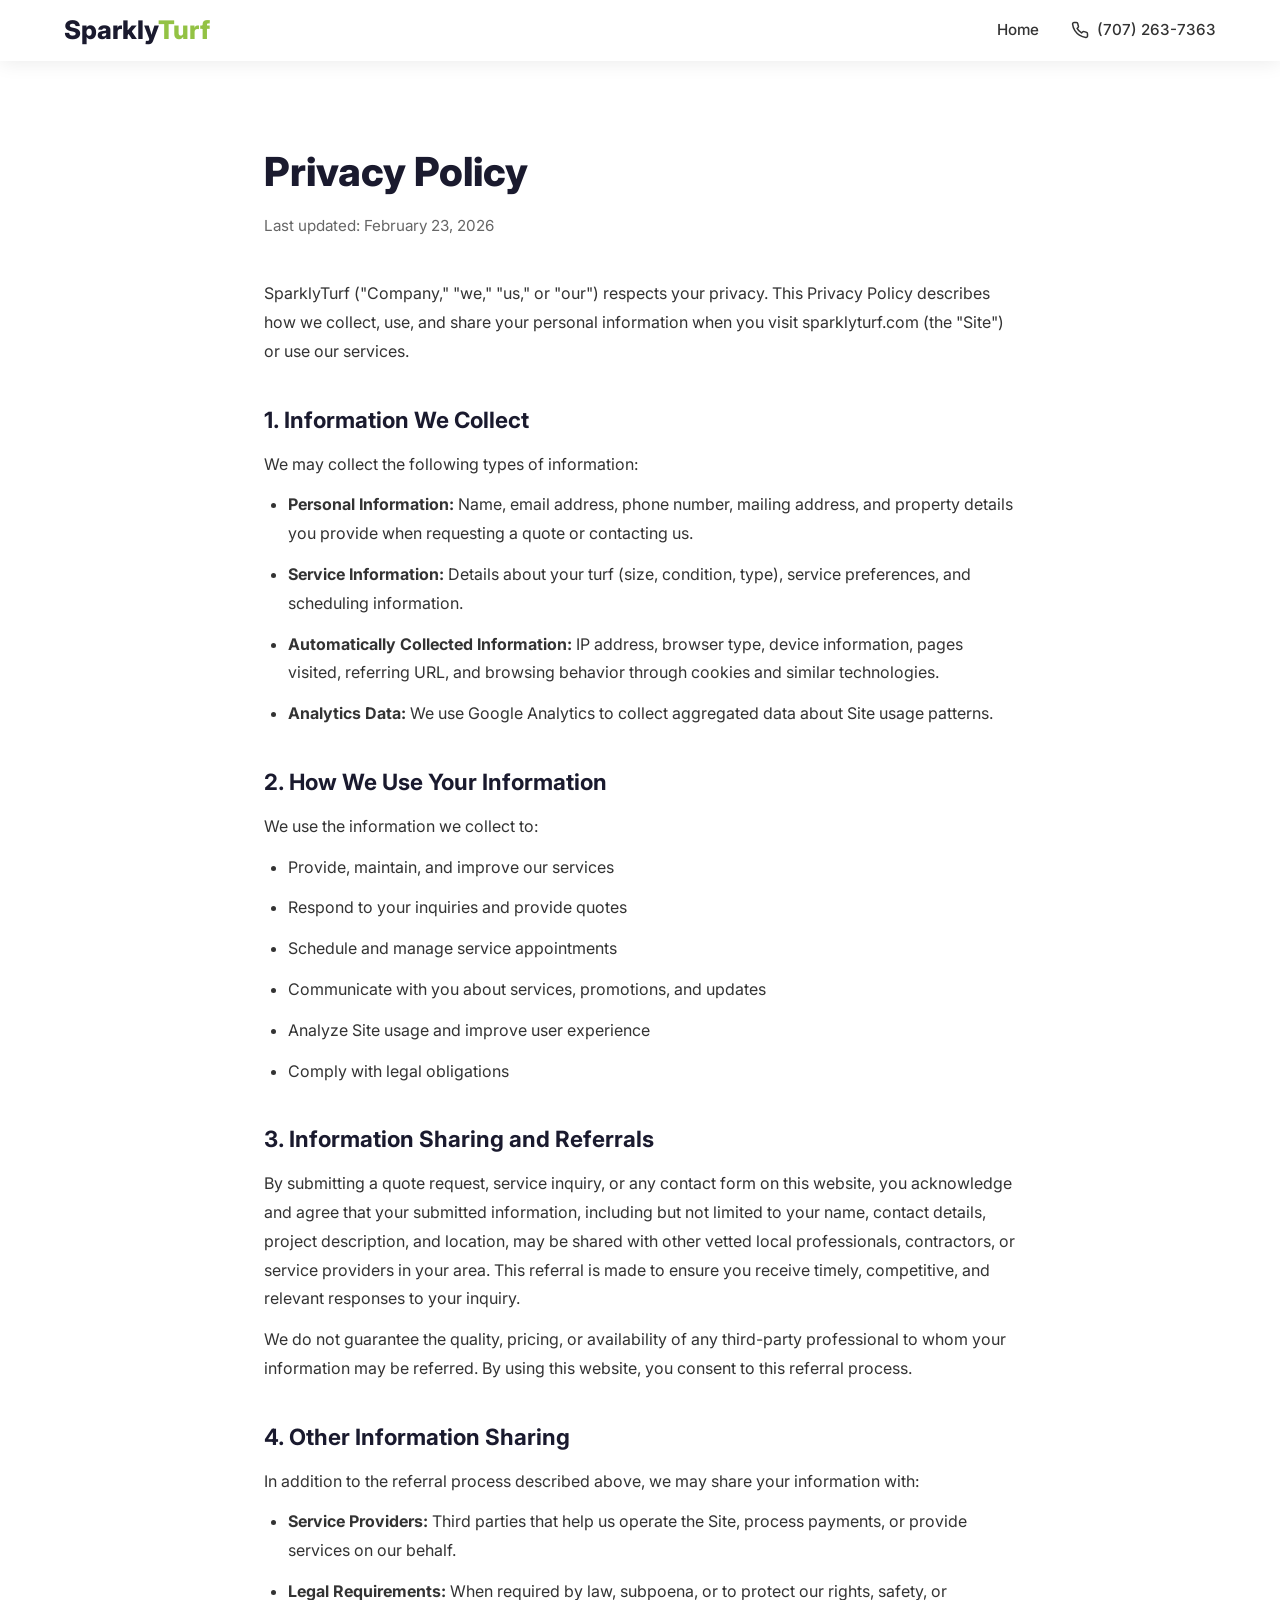
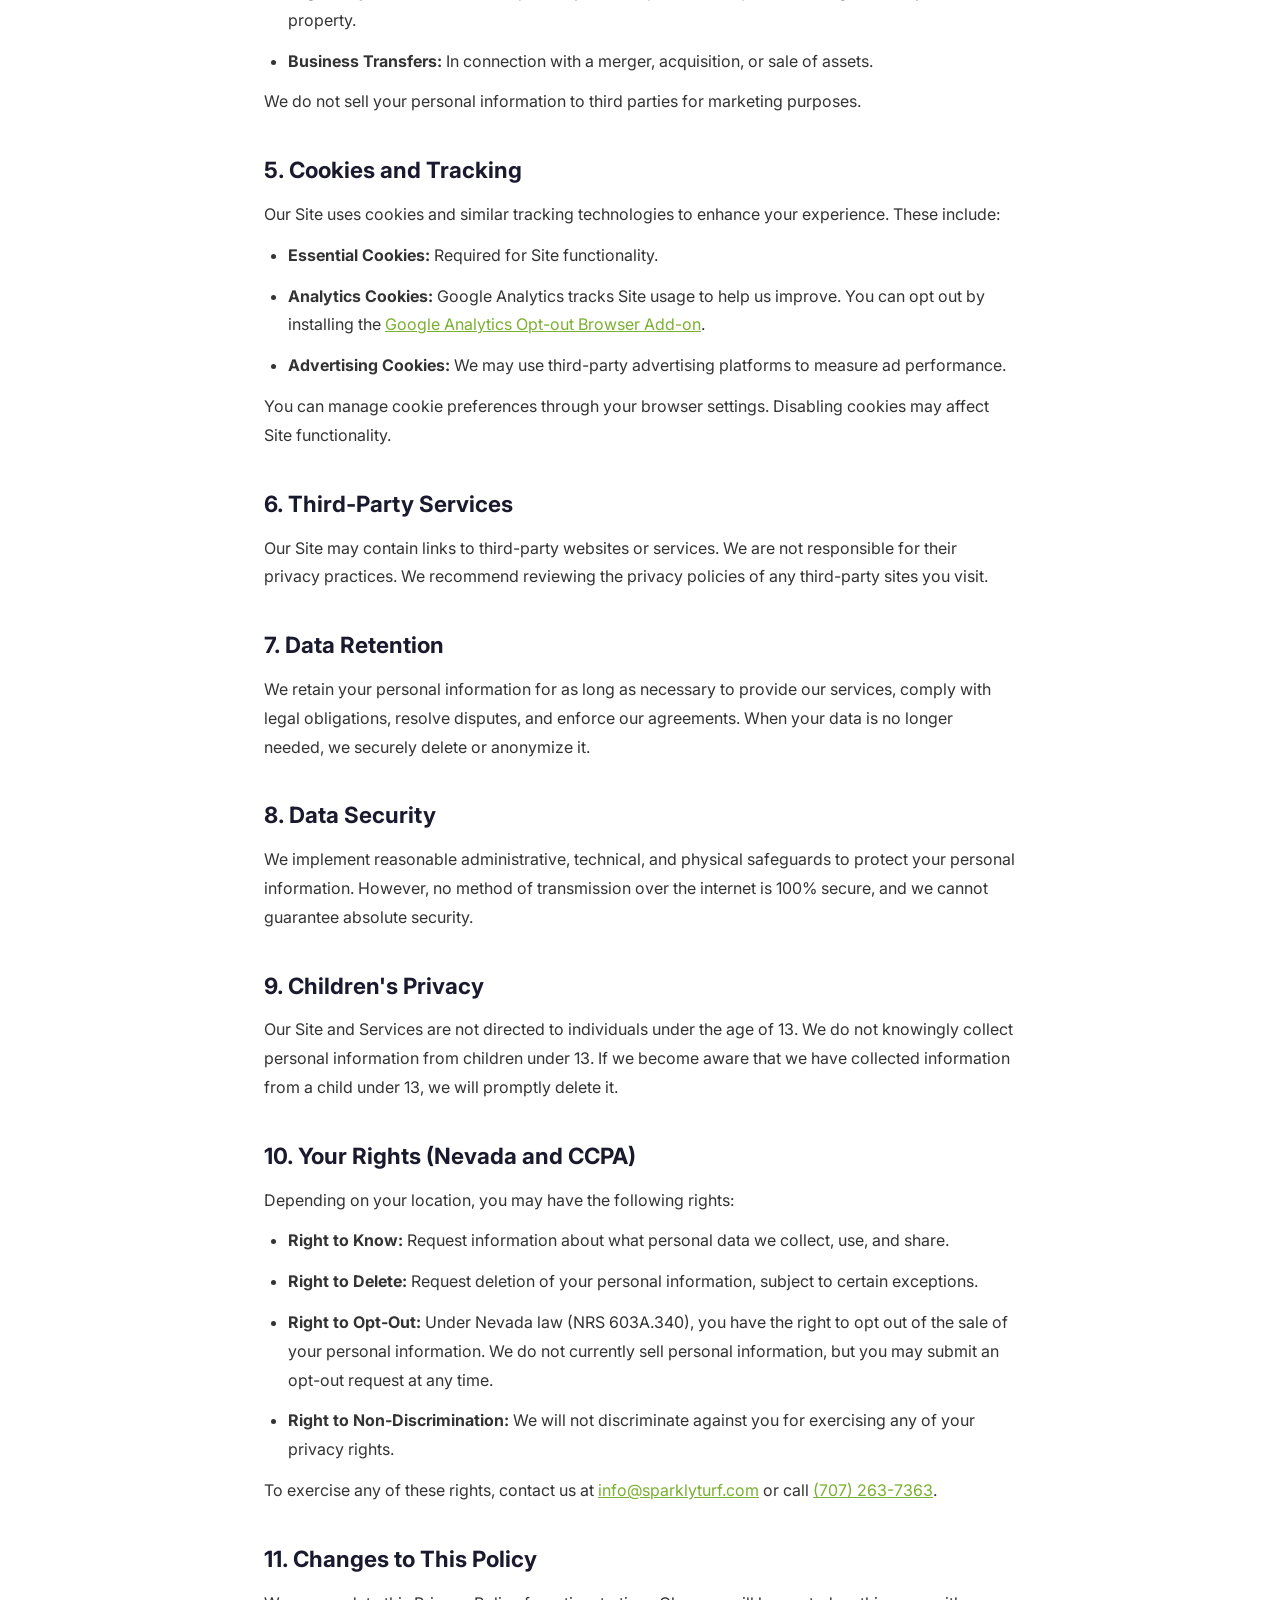
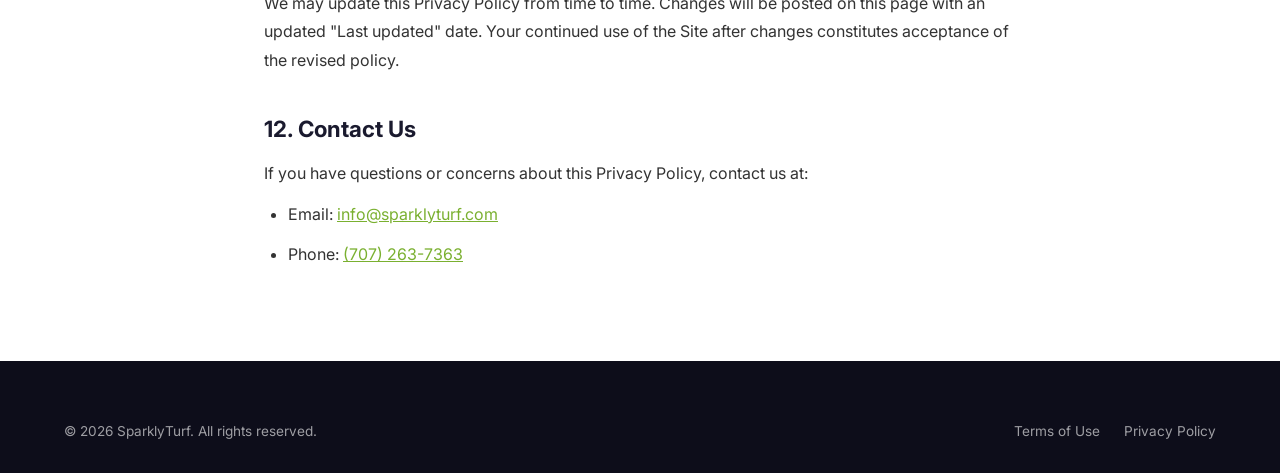
==== privacy.html @ 06bc2d0c "Add SparklyTurf landing page with full SEO and legal pages Professional turf cleaning landing page w" ====
<!DOCTYPE html>
<html lang="en">
<head>
  <meta charset="UTF-8">
  <meta name="viewport" content="width=device-width, initial-scale=1.0">
  <title>Privacy Policy - SparklyTurf</title>
  <meta name="description" content="Privacy Policy for SparklyTurf professional artificial turf cleaning services.">
  <meta name="robots" content="index, follow">
  <link rel="canonical" href="https://sparklyturf.com/privacy.html">
  <link rel="preconnect" href="https://fonts.googleapis.com">
  <link rel="preconnect" href="https://fonts.gstatic.com" crossorigin>
  <link href="https://fonts.googleapis.com/css2?family=Inter:wght@400;500;600;700;800&display=swap" rel="stylesheet">
  <link rel="stylesheet" href="css/styles.css">
  <style>
    .legal-page { padding: 140px 0 80px; }
    .legal-page h1 { font-size: 2.5rem; font-weight: 800; color: var(--dark); margin-bottom: 8px; }
    .legal-page .last-updated { color: var(--text-light); margin-bottom: 40px; font-size: 0.95rem; }
    .legal-page h2 { font-size: 1.4rem; font-weight: 700; color: var(--dark); margin: 36px 0 12px; }
    .legal-page p, .legal-page li { color: var(--text); font-size: 1rem; line-height: 1.8; margin-bottom: 12px; }
    .legal-page ul { padding-left: 24px; list-style: disc; }
    .legal-page a { color: var(--primary-dark); text-decoration: underline; }
  </style>
</head>
<body>

  <header class="header scrolled" style="position: fixed;">
    <div class="container header-inner">
      <a href="/" class="logo">Sparkly<span>Turf</span></a>
      <nav class="header-nav">
        <a href="/">Home</a>
        <a href="tel:7072637363" class="header-phone">
          <svg xmlns="http://www.w3.org/2000/svg" width="18" height="18" viewBox="0 0 24 24" fill="none" stroke="currentColor" stroke-width="2" stroke-linecap="round" stroke-linejoin="round"><path d="M22 16.92v3a2 2 0 0 1-2.18 2 19.79 19.79 0 0 1-8.63-3.07 19.5 19.5 0 0 1-6-6 19.79 19.79 0 0 1-3.07-8.67A2 2 0 0 1 4.11 2h3a2 2 0 0 1 2 1.72 12.84 12.84 0 0 0 .7 2.81 2 2 0 0 1-.45 2.11L8.09 9.91a16 16 0 0 0 6 6l1.27-1.27a2 2 0 0 1 2.11-.45 12.84 12.84 0 0 0 2.81.7A2 2 0 0 1 22 16.92z"/></svg>
          (707) 263-7363
        </a>
      </nav>
    </div>
  </header>

  <main class="legal-page">
    <div class="container" style="max-width: 800px;">
      <h1>Privacy Policy</h1>
      <p class="last-updated">Last updated: February 23, 2026</p>

      <p>SparklyTurf ("Company," "we," "us," or "our") respects your privacy. This Privacy Policy describes how we collect, use, and share your personal information when you visit sparklyturf.com (the "Site") or use our services.</p>

      <h2>1. Information We Collect</h2>
      <p>We may collect the following types of information:</p>
      <ul>
        <li><strong>Personal Information:</strong> Name, email address, phone number, mailing address, and property details you provide when requesting a quote or contacting us.</li>
        <li><strong>Service Information:</strong> Details about your turf (size, condition, type), service preferences, and scheduling information.</li>
        <li><strong>Automatically Collected Information:</strong> IP address, browser type, device information, pages visited, referring URL, and browsing behavior through cookies and similar technologies.</li>
        <li><strong>Analytics Data:</strong> We use Google Analytics to collect aggregated data about Site usage patterns.</li>
      </ul>

      <h2>2. How We Use Your Information</h2>
      <p>We use the information we collect to:</p>
      <ul>
        <li>Provide, maintain, and improve our services</li>
        <li>Respond to your inquiries and provide quotes</li>
        <li>Schedule and manage service appointments</li>
        <li>Communicate with you about services, promotions, and updates</li>
        <li>Analyze Site usage and improve user experience</li>
        <li>Comply with legal obligations</li>
      </ul>

      <h2>3. Information Sharing and Referrals</h2>
      <p>By submitting a quote request, service inquiry, or any contact form on this website, you acknowledge and agree that your submitted information, including but not limited to your name, contact details, project description, and location, may be shared with other vetted local professionals, contractors, or service providers in your area. This referral is made to ensure you receive timely, competitive, and relevant responses to your inquiry.</p>
      <p>We do not guarantee the quality, pricing, or availability of any third-party professional to whom your information may be referred. By using this website, you consent to this referral process.</p>

      <h2>4. Other Information Sharing</h2>
      <p>In addition to the referral process described above, we may share your information with:</p>
      <ul>
        <li><strong>Service Providers:</strong> Third parties that help us operate the Site, process payments, or provide services on our behalf.</li>
        <li><strong>Legal Requirements:</strong> When required by law, subpoena, or to protect our rights, safety, or property.</li>
        <li><strong>Business Transfers:</strong> In connection with a merger, acquisition, or sale of assets.</li>
      </ul>
      <p>We do not sell your personal information to third parties for marketing purposes.</p>

      <h2>5. Cookies and Tracking</h2>
      <p>Our Site uses cookies and similar tracking technologies to enhance your experience. These include:</p>
      <ul>
        <li><strong>Essential Cookies:</strong> Required for Site functionality.</li>
        <li><strong>Analytics Cookies:</strong> Google Analytics tracks Site usage to help us improve. You can opt out by installing the <a href="https://tools.google.com/dlpage/gaoptout" target="_blank" rel="noopener noreferrer">Google Analytics Opt-out Browser Add-on</a>.</li>
        <li><strong>Advertising Cookies:</strong> We may use third-party advertising platforms to measure ad performance.</li>
      </ul>
      <p>You can manage cookie preferences through your browser settings. Disabling cookies may affect Site functionality.</p>

      <h2>6. Third-Party Services</h2>
      <p>Our Site may contain links to third-party websites or services. We are not responsible for their privacy practices. We recommend reviewing the privacy policies of any third-party sites you visit.</p>

      <h2>7. Data Retention</h2>
      <p>We retain your personal information for as long as necessary to provide our services, comply with legal obligations, resolve disputes, and enforce our agreements. When your data is no longer needed, we securely delete or anonymize it.</p>

      <h2>8. Data Security</h2>
      <p>We implement reasonable administrative, technical, and physical safeguards to protect your personal information. However, no method of transmission over the internet is 100% secure, and we cannot guarantee absolute security.</p>

      <h2>9. Children's Privacy</h2>
      <p>Our Site and Services are not directed to individuals under the age of 13. We do not knowingly collect personal information from children under 13. If we become aware that we have collected information from a child under 13, we will promptly delete it.</p>

      <h2>10. Your Rights (Nevada and CCPA)</h2>
      <p>Depending on your location, you may have the following rights:</p>
      <ul>
        <li><strong>Right to Know:</strong> Request information about what personal data we collect, use, and share.</li>
        <li><strong>Right to Delete:</strong> Request deletion of your personal information, subject to certain exceptions.</li>
        <li><strong>Right to Opt-Out:</strong> Under Nevada law (NRS 603A.340), you have the right to opt out of the sale of your personal information. We do not currently sell personal information, but you may submit an opt-out request at any time.</li>
        <li><strong>Right to Non-Discrimination:</strong> We will not discriminate against you for exercising any of your privacy rights.</li>
      </ul>
      <p>To exercise any of these rights, contact us at <a href="mailto:info@sparklyturf.com">info@sparklyturf.com</a> or call <a href="tel:7072637363">(707) 263-7363</a>.</p>

      <h2>11. Changes to This Policy</h2>
      <p>We may update this Privacy Policy from time to time. Changes will be posted on this page with an updated "Last updated" date. Your continued use of the Site after changes constitutes acceptance of the revised policy.</p>

      <h2>12. Contact Us</h2>
      <p>If you have questions or concerns about this Privacy Policy, contact us at:</p>
      <ul>
        <li>Email: <a href="mailto:info@sparklyturf.com">info@sparklyturf.com</a></li>
        <li>Phone: <a href="tel:7072637363">(707) 263-7363</a></li>
      </ul>
    </div>
  </main>

  <footer class="footer">
    <div class="container">
      <div class="footer-bottom" style="border-top: none; padding-top: 0;">
        <p>&copy; 2026 SparklyTurf. All rights reserved.</p>
        <div class="footer-bottom-links">
          <a href="/terms.html">Terms of Use</a>
          <a href="/privacy.html">Privacy Policy</a>
        </div>
      </div>
    </div>
  </footer>

</body>
</html>
---- css/styles.css ----
/* SparklyTurf Landing Page Styles */
:root {
  --primary: #93c244;
  --primary-dark: #7ab030;
  --primary-light: #a8d45a;
  --dark: #1a1a2e;
  --dark-alt: #16213e;
  --text: #333333;
  --text-light: #666666;
  --white: #ffffff;
  --light-bg: #f8f9fa;
  --light-green-bg: #f0f7e6;
  --shadow: 0 4px 20px rgba(0,0,0,0.08);
  --shadow-lg: 0 10px 40px rgba(0,0,0,0.12);
  --radius: 12px;
  --transition: all 0.3s ease;
}

*, *::before, *::after {
  margin: 0;
  padding: 0;
  box-sizing: border-box;
}

html {
  scroll-behavior: smooth;
  font-size: 16px;
}

body {
  font-family: 'Inter', -apple-system, BlinkMacSystemFont, 'Segoe UI', Roboto, sans-serif;
  color: var(--text);
  line-height: 1.6;
  overflow-x: hidden;
}

img {
  max-width: 100%;
  height: auto;
  display: block;
}

a {
  text-decoration: none;
  color: inherit;
}

ul {
  list-style: none;
}

.container {
  max-width: 1200px;
  margin: 0 auto;
  padding: 0 24px;
}

/* Buttons */
.btn {
  display: inline-flex;
  align-items: center;
  justify-content: center;
  gap: 8px;
  padding: 16px 36px;
  border-radius: 50px;
  font-size: 1.05rem;
  font-weight: 700;
  cursor: pointer;
  border: none;
  transition: var(--transition);
  letter-spacing: 0.3px;
}

.btn-primary {
  background: var(--primary);
  color: var(--white);
  box-shadow: 0 4px 15px rgba(147, 194, 68, 0.4);
}

.btn-primary:hover {
  background: var(--primary-dark);
  transform: translateY(-2px);
  box-shadow: 0 6px 25px rgba(147, 194, 68, 0.5);
}

.btn-outline {
  background: transparent;
  color: var(--white);
  border: 2px solid var(--white);
}

.btn-outline:hover {
  background: var(--white);
  color: var(--dark);
}

.btn-dark {
  background: var(--dark);
  color: var(--white);
}

.btn-dark:hover {
  background: var(--dark-alt);
  transform: translateY(-2px);
}

.btn-lg {
  padding: 20px 48px;
  font-size: 1.15rem;
}

/* Header */
.header {
  position: fixed;
  top: 0;
  left: 0;
  width: 100%;
  z-index: 1000;
  padding: 16px 0;
  transition: var(--transition);
  background: transparent;
}

.header.scrolled {
  background: rgba(255,255,255,0.97);
  backdrop-filter: blur(10px);
  box-shadow: 0 2px 20px rgba(0,0,0,0.08);
  padding: 10px 0;
}

.header-inner {
  display: flex;
  align-items: center;
  justify-content: space-between;
}

.logo {
  font-size: 1.6rem;
  font-weight: 800;
  color: var(--white);
  transition: var(--transition);
}

.logo span {
  color: var(--primary);
}

.header.scrolled .logo {
  color: var(--dark);
}

.header-nav {
  display: flex;
  align-items: center;
  gap: 32px;
}

.header-nav a {
  color: rgba(255,255,255,0.9);
  font-weight: 500;
  font-size: 0.95rem;
  transition: var(--transition);
}

.header.scrolled .header-nav a {
  color: var(--text);
}

.header-nav a:hover {
  color: var(--primary);
}

.header-phone {
  display: flex;
  align-items: center;
  gap: 8px;
  font-weight: 700;
  font-size: 1.05rem;
}

.header-cta .btn {
  padding: 12px 28px;
  font-size: 0.95rem;
}

.mobile-toggle {
  display: none;
  background: none;
  border: none;
  cursor: pointer;
  padding: 8px;
}

.mobile-toggle span {
  display: block;
  width: 24px;
  height: 2px;
  background: var(--white);
  margin: 6px 0;
  transition: var(--transition);
}

.header.scrolled .mobile-toggle span {
  background: var(--dark);
}

/* Hero */
.hero {
  position: relative;
  min-height: 100vh;
  display: flex;
  align-items: center;
  background: linear-gradient(135deg, rgba(26, 26, 46, 0.85), rgba(22, 33, 62, 0.75)), url('../images/hero-bg.jpg') center/cover no-repeat;
  padding: 120px 0 80px;
}

.hero-content {
  max-width: 680px;
}

.hero-badge {
  display: inline-flex;
  align-items: center;
  gap: 8px;
  background: rgba(147, 194, 68, 0.15);
  border: 1px solid rgba(147, 194, 68, 0.3);
  color: var(--primary-light);
  padding: 8px 20px;
  border-radius: 50px;
  font-size: 0.9rem;
  font-weight: 600;
  margin-bottom: 24px;
}

.hero h1 {
  font-size: 3.5rem;
  font-weight: 800;
  color: var(--white);
  line-height: 1.15;
  margin-bottom: 20px;
}

.hero h1 .highlight {
  color: var(--primary);
}

.hero p {
  font-size: 1.2rem;
  color: rgba(255,255,255,0.8);
  margin-bottom: 36px;
  line-height: 1.7;
}

.hero-ctas {
  display: flex;
  gap: 16px;
  flex-wrap: wrap;
  margin-bottom: 48px;
}

.hero-trust {
  display: flex;
  align-items: center;
  gap: 32px;
  flex-wrap: wrap;
}

.trust-item {
  display: flex;
  align-items: center;
  gap: 10px;
  color: rgba(255,255,255,0.75);
  font-size: 0.95rem;
}

.trust-item svg {
  width: 20px;
  height: 20px;
  color: var(--primary);
  flex-shrink: 0;
}

/* Section styles */
.section {
  padding: 100px 0;
}

.section-header {
  text-align: center;
  max-width: 640px;
  margin: 0 auto 64px;
}

.section-label {
  display: inline-block;
  color: var(--primary-dark);
  font-weight: 700;
  font-size: 0.85rem;
  text-transform: uppercase;
  letter-spacing: 2px;
  margin-bottom: 12px;
}

.section-header h2 {
  font-size: 2.5rem;
  font-weight: 800;
  color: var(--dark);
  line-height: 1.2;
  margin-bottom: 16px;
}

.section-header p {
  font-size: 1.1rem;
  color: var(--text-light);
}

/* Problem/Solution Section */
.problem-solution {
  background: var(--light-bg);
}

.ps-grid {
  display: grid;
  grid-template-columns: 1fr 1fr;
  gap: 48px;
  align-items: center;
}

.ps-image {
  border-radius: var(--radius);
  overflow: hidden;
  box-shadow: var(--shadow-lg);
}

.ps-content h2 {
  font-size: 2.2rem;
  font-weight: 800;
  color: var(--dark);
  margin-bottom: 20px;
  line-height: 1.2;
}

.ps-content p {
  color: var(--text-light);
  font-size: 1.05rem;
  margin-bottom: 28px;
  line-height: 1.7;
}

.ps-list {
  margin-bottom: 36px;
}

.ps-list li {
  display: flex;
  align-items: flex-start;
  gap: 12px;
  padding: 10px 0;
  font-size: 1.02rem;
}

.ps-list li svg {
  width: 22px;
  height: 22px;
  color: var(--primary);
  flex-shrink: 0;
  margin-top: 2px;
}

/* Services */
.services-grid {
  display: grid;
  grid-template-columns: repeat(3, 1fr);
  gap: 28px;
}

.service-card {
  background: var(--white);
  border-radius: var(--radius);
  padding: 36px 28px;
  box-shadow: var(--shadow);
  transition: var(--transition);
  border: 1px solid transparent;
}

.service-card:hover {
  transform: translateY(-4px);
  box-shadow: var(--shadow-lg);
  border-color: rgba(147, 194, 68, 0.2);
}

.service-icon {
  width: 56px;
  height: 56px;
  background: var(--light-green-bg);
  border-radius: 12px;
  display: flex;
  align-items: center;
  justify-content: center;
  margin-bottom: 20px;
}

.service-icon svg {
  width: 28px;
  height: 28px;
  color: var(--primary-dark);
}

.service-card h3 {
  font-size: 1.2rem;
  font-weight: 700;
  color: var(--dark);
  margin-bottom: 10px;
}

.service-card p {
  color: var(--text-light);
  font-size: 0.95rem;
  line-height: 1.6;
}

/* Pricing */
.pricing {
  background: var(--light-bg);
}

.pricing-grid {
  display: grid;
  grid-template-columns: repeat(3, 1fr);
  gap: 28px;
}

.pricing-card {
  background: var(--white);
  border-radius: var(--radius);
  padding: 40px 32px;
  box-shadow: var(--shadow);
  text-align: center;
  position: relative;
  transition: var(--transition);
  border: 2px solid transparent;
}

.pricing-card:hover {
  transform: translateY(-4px);
  box-shadow: var(--shadow-lg);
}

.pricing-card.featured {
  border-color: var(--primary);
  transform: scale(1.04);
}

.pricing-card.featured:hover {
  transform: scale(1.04) translateY(-4px);
}

.pricing-badge {
  position: absolute;
  top: -14px;
  left: 50%;
  transform: translateX(-50%);
  background: var(--primary);
  color: var(--white);
  padding: 6px 24px;
  border-radius: 50px;
  font-size: 0.8rem;
  font-weight: 700;
  text-transform: uppercase;
  letter-spacing: 1px;
}

.pricing-card h3 {
  font-size: 1.3rem;
  font-weight: 700;
  color: var(--dark);
  margin-bottom: 8px;
}

.pricing-frequency {
  color: var(--text-light);
  font-size: 0.9rem;
  margin-bottom: 24px;
}

.pricing-amount {
  font-size: 3rem;
  font-weight: 800;
  color: var(--dark);
  margin-bottom: 4px;
}

.pricing-amount sup {
  font-size: 1.5rem;
  font-weight: 700;
  top: -12px;
}

.pricing-per {
  color: var(--text-light);
  font-size: 0.9rem;
  margin-bottom: 8px;
}

.pricing-discount {
  display: inline-block;
  background: var(--light-green-bg);
  color: var(--primary-dark);
  padding: 4px 16px;
  border-radius: 50px;
  font-size: 0.85rem;
  font-weight: 600;
  margin-bottom: 28px;
}

.pricing-features {
  text-align: left;
  margin-bottom: 32px;
}

.pricing-features li {
  display: flex;
  align-items: flex-start;
  gap: 10px;
  padding: 8px 0;
  font-size: 0.95rem;
  color: var(--text);
}

.pricing-features li svg {
  width: 18px;
  height: 18px;
  color: var(--primary);
  flex-shrink: 0;
  margin-top: 3px;
}

.pricing-card .btn {
  width: 100%;
}

/* How It Works */
.how-it-works {
  background: var(--dark);
  color: var(--white);
}

.how-it-works .section-label {
  color: var(--primary-light);
}

.how-it-works .section-header h2 {
  color: var(--white);
}

.how-it-works .section-header p {
  color: rgba(255,255,255,0.6);
}

.steps-grid {
  display: grid;
  grid-template-columns: repeat(3, 1fr);
  gap: 48px;
  position: relative;
}

.steps-grid::before {
  content: '';
  position: absolute;
  top: 40px;
  left: 15%;
  right: 15%;
  height: 2px;
  background: linear-gradient(90deg, var(--primary), rgba(147,194,68,0.3));
}

.step-card {
  text-align: center;
  position: relative;
  z-index: 1;
}

.step-number {
  width: 80px;
  height: 80px;
  background: var(--primary);
  border-radius: 50%;
  display: flex;
  align-items: center;
  justify-content: center;
  font-size: 1.8rem;
  font-weight: 800;
  color: var(--white);
  margin: 0 auto 24px;
  box-shadow: 0 4px 20px rgba(147, 194, 68, 0.3);
}

.step-card h3 {
  font-size: 1.3rem;
  font-weight: 700;
  margin-bottom: 10px;
}

.step-card p {
  color: rgba(255,255,255,0.6);
  font-size: 0.95rem;
  line-height: 1.6;
}

/* Guarantee */
.guarantee {
  background: linear-gradient(135deg, var(--primary), var(--primary-dark));
  color: var(--white);
  text-align: center;
  padding: 80px 0;
}

.guarantee-content {
  max-width: 700px;
  margin: 0 auto;
}

.guarantee-icon {
  width: 80px;
  height: 80px;
  background: rgba(255,255,255,0.2);
  border-radius: 50%;
  display: flex;
  align-items: center;
  justify-content: center;
  margin: 0 auto 24px;
}

.guarantee-icon svg {
  width: 40px;
  height: 40px;
}

.guarantee h2 {
  font-size: 2.2rem;
  font-weight: 800;
  margin-bottom: 16px;
}

.guarantee p {
  font-size: 1.1rem;
  opacity: 0.9;
  line-height: 1.7;
  margin-bottom: 32px;
}

/* Before/After */
.before-after-grid {
  display: grid;
  grid-template-columns: 1fr 1fr;
  gap: 48px;
  align-items: center;
}

.ba-image {
  border-radius: var(--radius);
  overflow: hidden;
  box-shadow: var(--shadow-lg);
}

.ba-content h2 {
  font-size: 2.2rem;
  font-weight: 800;
  color: var(--dark);
  margin-bottom: 20px;
  line-height: 1.2;
}

.ba-content p {
  color: var(--text-light);
  font-size: 1.05rem;
  margin-bottom: 20px;
  line-height: 1.7;
}

.stats-row {
  display: flex;
  gap: 40px;
  margin: 36px 0;
}

.stat-item {
  text-align: center;
}

.stat-number {
  font-size: 2.2rem;
  font-weight: 800;
  color: var(--primary-dark);
  line-height: 1;
}

.stat-label {
  font-size: 0.85rem;
  color: var(--text-light);
  margin-top: 4px;
}

/* FAQ */
.faq-list {
  max-width: 800px;
  margin: 0 auto;
}

.faq-item {
  border-bottom: 1px solid #e9ecef;
}

.faq-question {
  width: 100%;
  background: none;
  border: none;
  padding: 24px 0;
  display: flex;
  align-items: center;
  justify-content: space-between;
  cursor: pointer;
  text-align: left;
  font-size: 1.1rem;
  font-weight: 600;
  color: var(--dark);
  font-family: inherit;
  transition: var(--transition);
}

.faq-question:hover {
  color: var(--primary-dark);
}

.faq-question svg {
  width: 20px;
  height: 20px;
  transition: var(--transition);
  flex-shrink: 0;
  margin-left: 16px;
}

.faq-item.active .faq-question svg {
  transform: rotate(180deg);
}

.faq-answer {
  max-height: 0;
  overflow: hidden;
  transition: max-height 0.3s ease;
}

.faq-answer-inner {
  padding-bottom: 24px;
  color: var(--text-light);
  font-size: 1rem;
  line-height: 1.7;
}

/* CTA Section */
.cta-section {
  background: linear-gradient(135deg, var(--dark), var(--dark-alt));
  padding: 100px 0;
  text-align: center;
}

.cta-content {
  max-width: 640px;
  margin: 0 auto;
}

.cta-section h2 {
  font-size: 2.5rem;
  font-weight: 800;
  color: var(--white);
  margin-bottom: 16px;
}

.cta-section p {
  color: rgba(255,255,255,0.7);
  font-size: 1.1rem;
  margin-bottom: 40px;
}

.cta-buttons {
  display: flex;
  gap: 16px;
  justify-content: center;
  flex-wrap: wrap;
}

.cta-phone {
  margin-top: 24px;
  color: rgba(255,255,255,0.6);
  font-size: 1rem;
}

.cta-phone a {
  color: var(--primary-light);
  font-weight: 700;
  font-size: 1.2rem;
}

/* Footer */
.footer {
  background: #0d0d1a;
  color: rgba(255,255,255,0.6);
  padding: 60px 0 30px;
}

.footer-grid {
  display: grid;
  grid-template-columns: 2fr 1fr 1fr 1fr;
  gap: 40px;
  margin-bottom: 48px;
}

.footer-brand .logo {
  margin-bottom: 16px;
  display: inline-block;
}

.footer-brand p {
  font-size: 0.95rem;
  line-height: 1.7;
  margin-bottom: 20px;
}

.footer-social {
  display: flex;
  gap: 12px;
}

.footer-social a {
  width: 40px;
  height: 40px;
  background: rgba(255,255,255,0.08);
  border-radius: 50%;
  display: flex;
  align-items: center;
  justify-content: center;
  transition: var(--transition);
}

.footer-social a:hover {
  background: var(--primary);
  color: var(--white);
}

.footer-social a svg {
  width: 18px;
  height: 18px;
}

.footer-col h4 {
  color: var(--white);
  font-size: 1rem;
  font-weight: 700;
  margin-bottom: 20px;
}

.footer-col ul li {
  margin-bottom: 10px;
}

.footer-col ul li a {
  font-size: 0.9rem;
  transition: var(--transition);
}

.footer-col ul li a:hover {
  color: var(--primary);
}

.footer-bottom {
  border-top: 1px solid rgba(255,255,255,0.08);
  padding-top: 24px;
  display: flex;
  justify-content: space-between;
  align-items: center;
  flex-wrap: wrap;
  gap: 16px;
  font-size: 0.85rem;
}

.footer-bottom-links {
  display: flex;
  gap: 24px;
}

.footer-bottom-links a:hover {
  color: var(--primary);
}

/* Mobile Nav */
.mobile-nav {
  display: none;
  position: fixed;
  top: 0;
  left: 0;
  width: 100%;
  height: 100vh;
  background: rgba(26, 26, 46, 0.98);
  z-index: 999;
  flex-direction: column;
  align-items: center;
  justify-content: center;
  gap: 32px;
}

.mobile-nav.active {
  display: flex;
}

.mobile-nav a {
  color: var(--white);
  font-size: 1.3rem;
  font-weight: 600;
}

.mobile-nav-close {
  position: absolute;
  top: 20px;
  right: 24px;
  background: none;
  border: none;
  color: var(--white);
  font-size: 2rem;
  cursor: pointer;
}

/* Responsive */
@media (max-width: 992px) {
  .hero h1 {
    font-size: 2.8rem;
  }

  .section-header h2 {
    font-size: 2rem;
  }

  .services-grid,
  .pricing-grid,
  .steps-grid {
    grid-template-columns: 1fr 1fr;
  }

  .ps-grid,
  .before-after-grid {
    grid-template-columns: 1fr;
    gap: 36px;
  }

  .footer-grid {
    grid-template-columns: 1fr 1fr;
  }

  .pricing-card.featured {
    transform: none;
  }

  .pricing-card.featured:hover {
    transform: translateY(-4px);
  }

  .steps-grid::before {
    display: none;
  }
}

@media (max-width: 768px) {
  .header-nav {
    display: none;
  }

  .mobile-toggle {
    display: block;
  }

  .hero {
    min-height: auto;
    padding: 140px 0 80px;
  }

  .hero h1 {
    font-size: 2.2rem;
  }

  .hero p {
    font-size: 1.05rem;
  }

  .hero-ctas {
    flex-direction: column;
  }

  .hero-trust {
    flex-direction: column;
    align-items: flex-start;
    gap: 12px;
  }

  .services-grid,
  .pricing-grid,
  .steps-grid {
    grid-template-columns: 1fr;
  }

  .stats-row {
    gap: 24px;
  }

  .cta-section h2 {
    font-size: 2rem;
  }

  .footer-grid {
    grid-template-columns: 1fr;
  }

  .footer-bottom {
    flex-direction: column;
    text-align: center;
  }

  .section {
    padding: 72px 0;
  }

  .btn-lg {
    padding: 16px 36px;
    font-size: 1.05rem;
  }
}

@media (max-width: 480px) {
  .hero h1 {
    font-size: 1.9rem;
  }

  .section-header h2 {
    font-size: 1.7rem;
  }

  .pricing-amount {
    font-size: 2.5rem;
  }

  .stats-row {
    flex-direction: column;
    gap: 20px;
  }
}

/* Animations */
@keyframes fadeInUp {
  from {
    opacity: 0;
    transform: translateY(30px);
  }
  to {
    opacity: 1;
    transform: translateY(0);
  }
}

.animate-in {
  opacity: 0;
  transform: translateY(30px);
  transition: opacity 0.6s ease, transform 0.6s ease;
}

.animate-in.visible {
  opacity: 1;
  transform: translateY(0);
}

/* Sticky phone bar mobile */
.sticky-phone {
  display: none;
  position: fixed;
  bottom: 0;
  left: 0;
  width: 100%;
  background: var(--primary);
  color: var(--white);
  padding: 14px 0;
  text-align: center;
  font-weight: 700;
  font-size: 1.1rem;
  z-index: 998;
  box-shadow: 0 -4px 20px rgba(0,0,0,0.15);
}

.sticky-phone a {
  color: var(--white);
  display: flex;
  align-items: center;
  justify-content: center;
  gap: 8px;
}

@media (max-width: 768px) {
  .sticky-phone {
    display: block;
  }

  body {
    padding-bottom: 52px;
  }
}
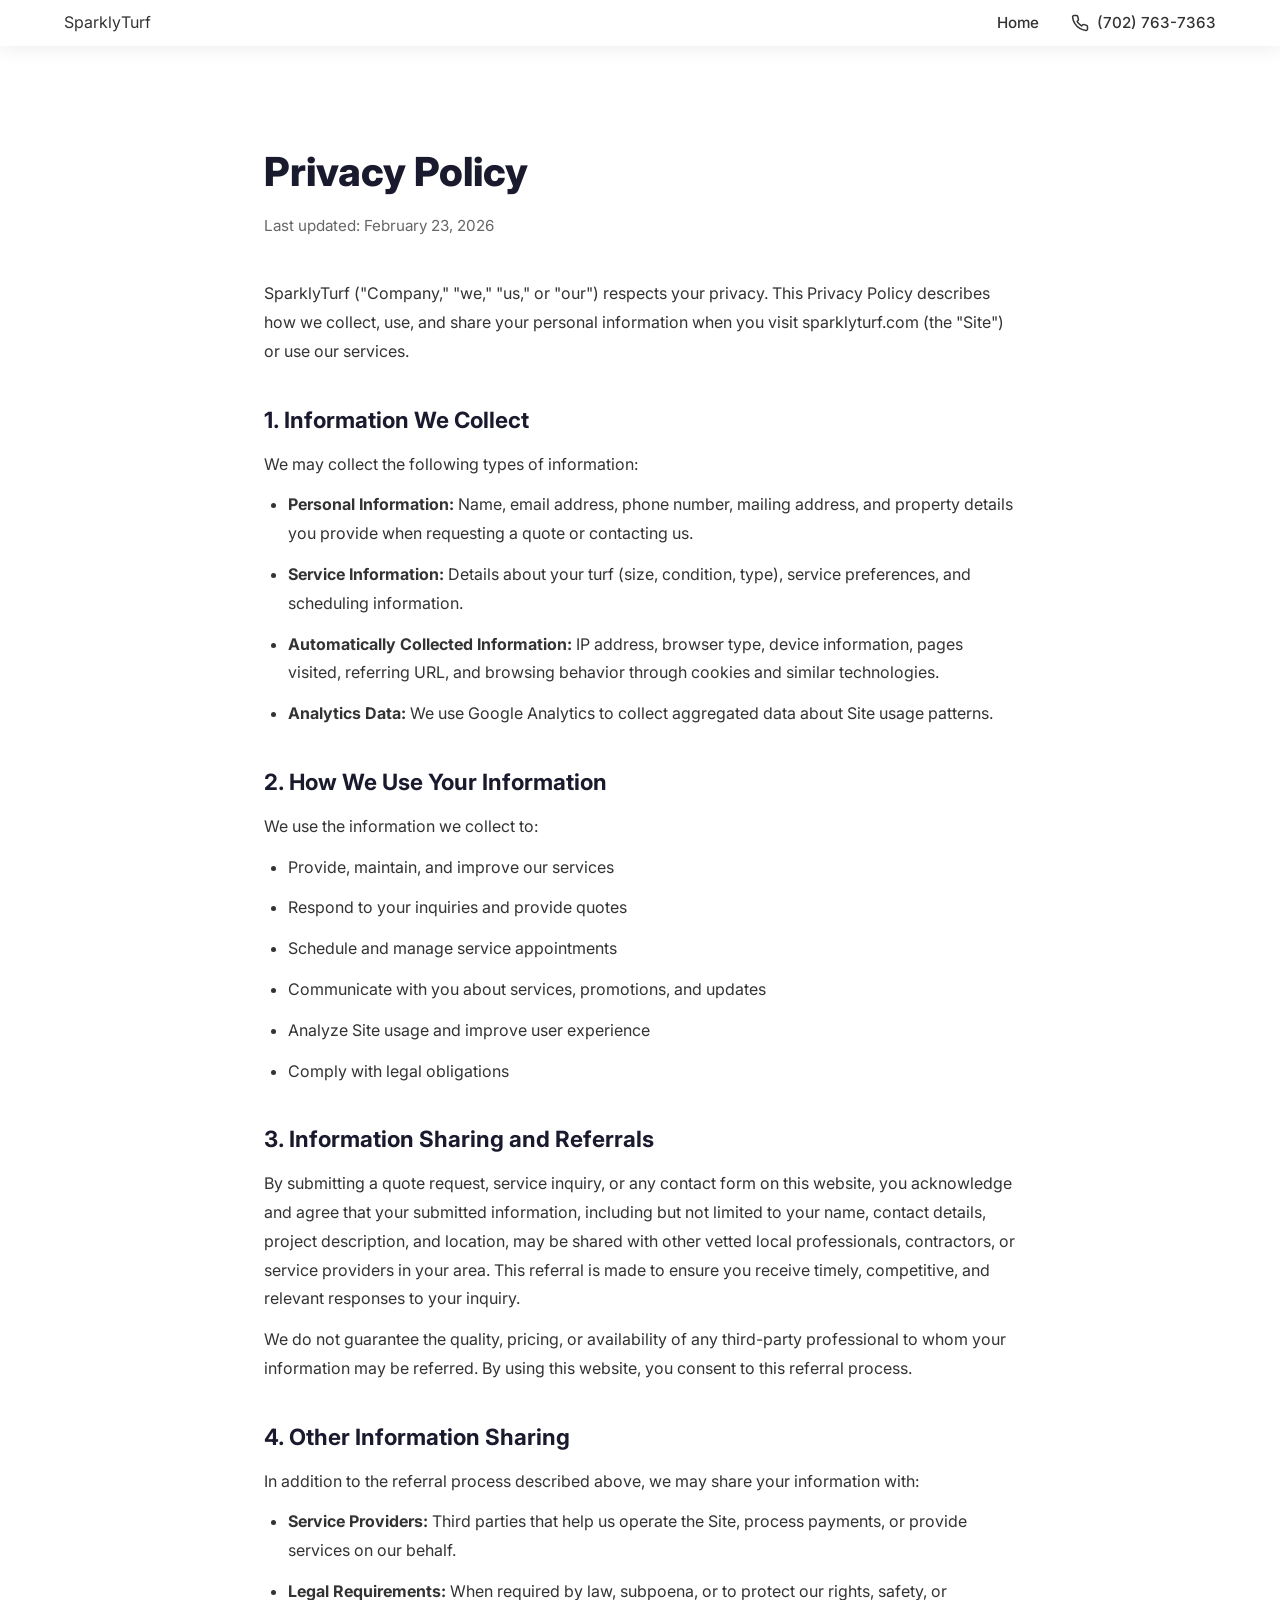
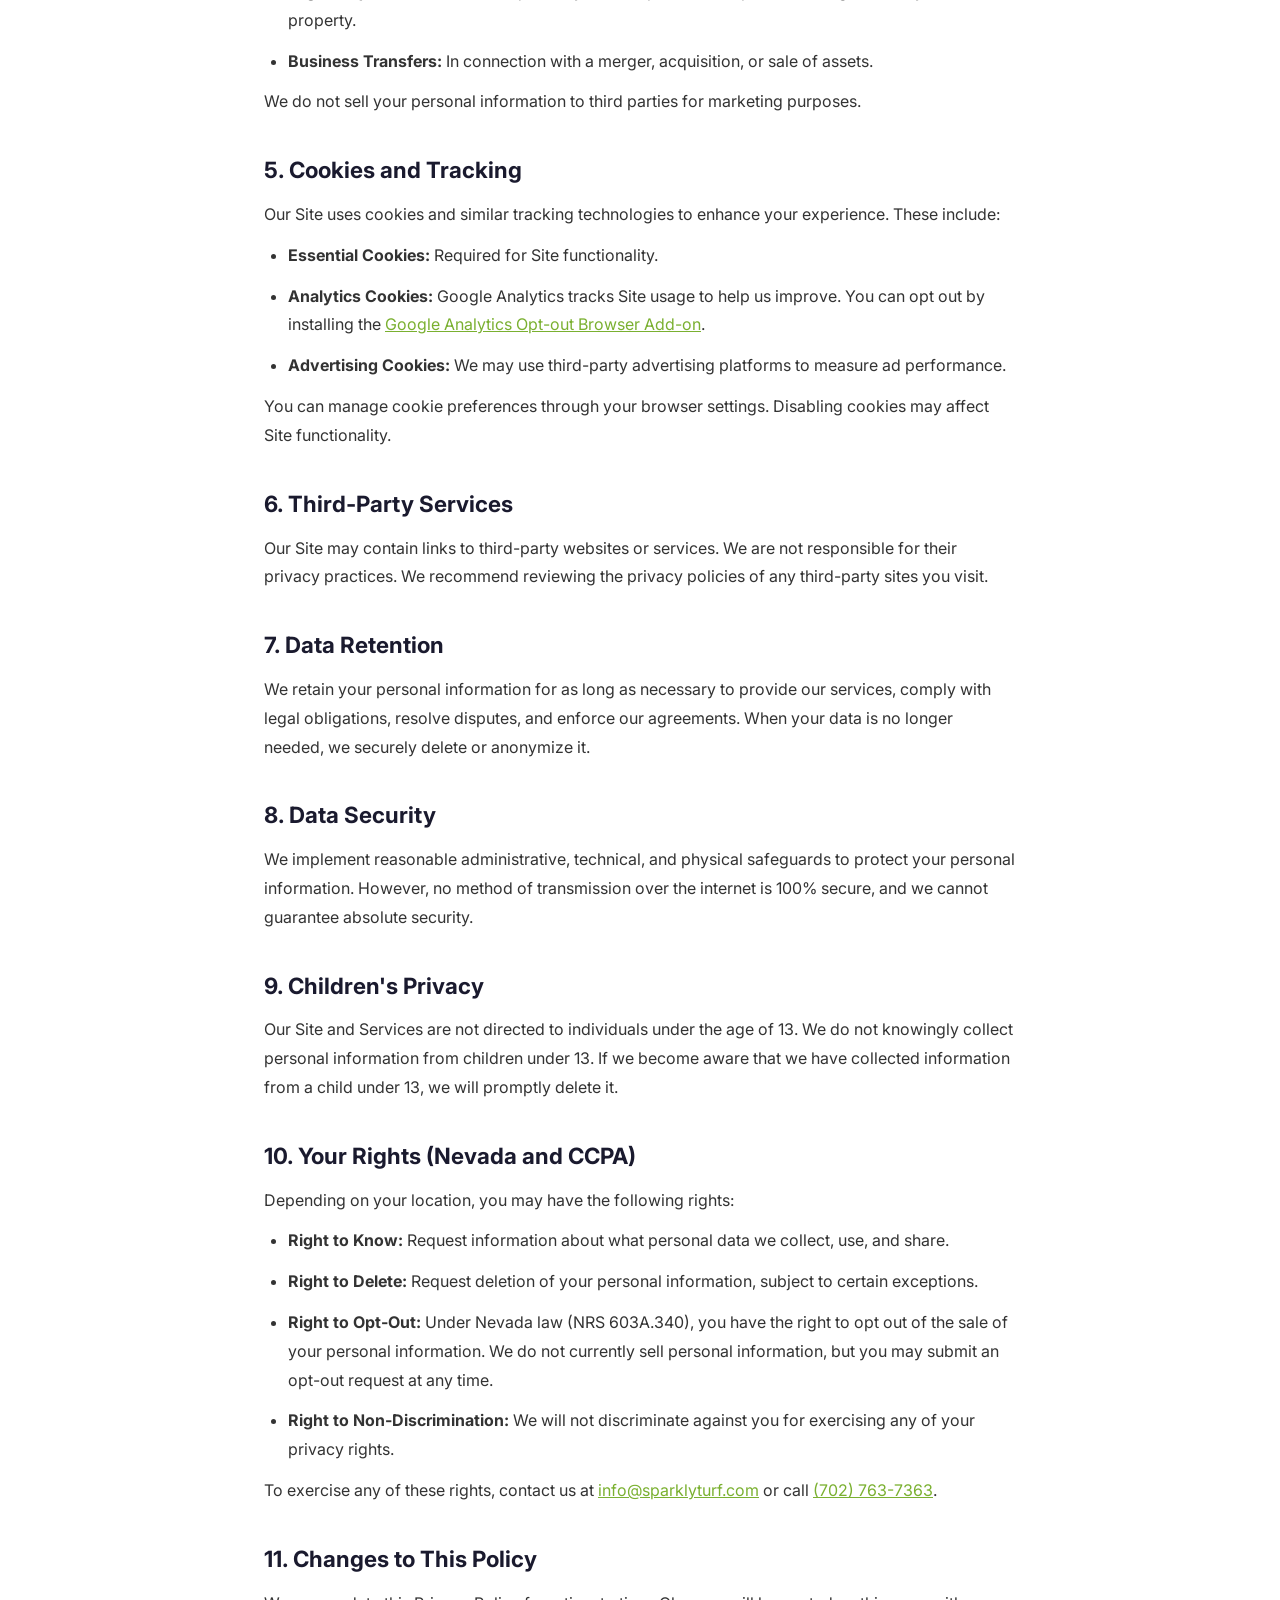
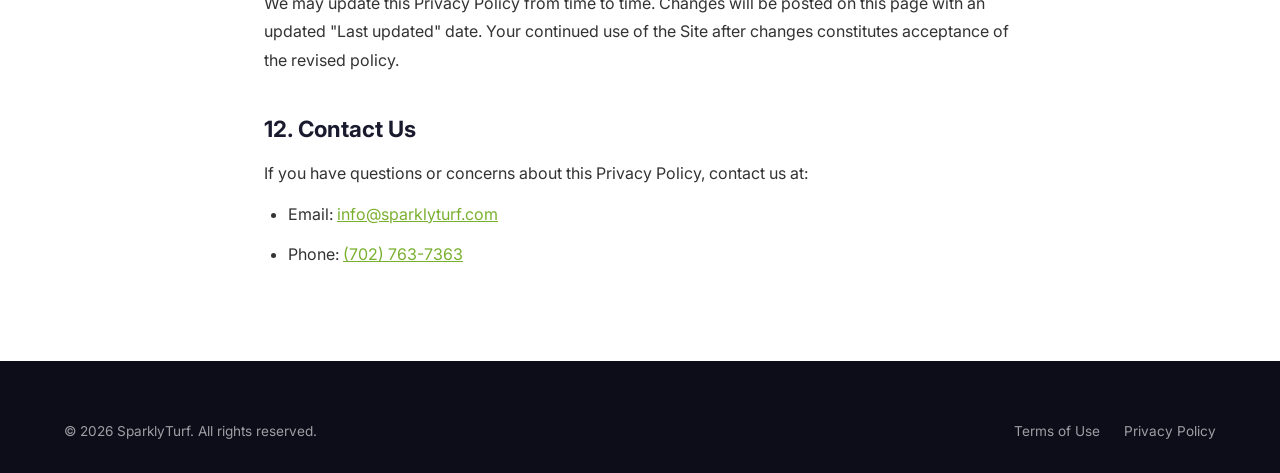
==== commit e7655807: "Update service tiers, phone number, and reviews widget - Restructure services into 3 tiers: Refresh," ====
--- a/privacy.html
+++ b/privacy.html
@@ -28,9 +28,9 @@
       <a href="/" class="logo">Sparkly<span>Turf</span></a>
       <nav class="header-nav">
         <a href="/">Home</a>
-        <a href="tel:7072637363" class="header-phone">
+        <a href="tel:7027637363" class="header-phone">
           <svg xmlns="http://www.w3.org/2000/svg" width="18" height="18" viewBox="0 0 24 24" fill="none" stroke="currentColor" stroke-width="2" stroke-linecap="round" stroke-linejoin="round"><path d="M22 16.92v3a2 2 0 0 1-2.18 2 19.79 19.79 0 0 1-8.63-3.07 19.5 19.5 0 0 1-6-6 19.79 19.79 0 0 1-3.07-8.67A2 2 0 0 1 4.11 2h3a2 2 0 0 1 2 1.72 12.84 12.84 0 0 0 .7 2.81 2 2 0 0 1-.45 2.11L8.09 9.91a16 16 0 0 0 6 6l1.27-1.27a2 2 0 0 1 2.11-.45 12.84 12.84 0 0 0 2.81.7A2 2 0 0 1 22 16.92z"/></svg>
-          (707) 263-7363
+          (702) 763-7363
         </a>
       </nav>
     </div>
@@ -105,7 +105,7 @@
         <li><strong>Right to Opt-Out:</strong> Under Nevada law (NRS 603A.340), you have the right to opt out of the sale of your personal information. We do not currently sell personal information, but you may submit an opt-out request at any time.</li>
         <li><strong>Right to Non-Discrimination:</strong> We will not discriminate against you for exercising any of your privacy rights.</li>
       </ul>
-      <p>To exercise any of these rights, contact us at <a href="mailto:info@sparklyturf.com">info@sparklyturf.com</a> or call <a href="tel:7072637363">(707) 263-7363</a>.</p>
+      <p>To exercise any of these rights, contact us at <a href="mailto:info@sparklyturf.com">info@sparklyturf.com</a> or call <a href="tel:7027637363">(702) 763-7363</a>.</p>
 
       <h2>11. Changes to This Policy</h2>
       <p>We may update this Privacy Policy from time to time. Changes will be posted on this page with an updated "Last updated" date. Your continued use of the Site after changes constitutes acceptance of the revised policy.</p>
@@ -114,7 +114,7 @@
       <p>If you have questions or concerns about this Privacy Policy, contact us at:</p>
       <ul>
         <li>Email: <a href="mailto:info@sparklyturf.com">info@sparklyturf.com</a></li>
-        <li>Phone: <a href="tel:7072637363">(707) 263-7363</a></li>
+        <li>Phone: <a href="tel:7027637363">(702) 763-7363</a></li>
       </ul>
     </div>
   </main>
--- a/css/styles.css
+++ b/css/styles.css
@@ -135,18 +135,18 @@
 }
 
 .logo {
-  font-size: 1.6rem;
-  font-weight: 800;
-  color: var(--white);
+  display: inline-flex;
+  align-items: center;
   transition: var(--transition);
 }
 
-.logo span {
-  color: var(--primary);
-}
-
-.header.scrolled .logo {
-  color: var(--dark);
+.logo-img {
+  height: 40px;
+  width: auto;
+}
+
+.footer .logo-img {
+  height: 36px;
 }
 
 .header-nav {
@@ -210,8 +210,17 @@
   min-height: 100vh;
   display: flex;
   align-items: center;
-  background: linear-gradient(135deg, rgba(26, 26, 46, 0.85), rgba(22, 33, 62, 0.75)), url('../images/hero-bg.jpg') center/cover no-repeat;
+  background: linear-gradient(135deg, rgba(26, 26, 46, 0.85), rgba(22, 33, 62, 0.75)), url('../images/hero-bg.webp') center/cover no-repeat;
+  background: linear-gradient(135deg, rgba(26, 26, 46, 0.85), rgba(22, 33, 62, 0.75)), image-set(url('../images/hero-bg.webp') type('image/webp'), url('../images/hero-bg.jpg') type('image/jpeg')) center/cover no-repeat;
   padding: 120px 0 80px;
+}
+
+/* Hero Split Layout */
+.hero-split {
+  display: grid;
+  grid-template-columns: 1fr 420px;
+  gap: 48px;
+  align-items: center;
 }
 
 .hero-content {
@@ -251,11 +260,8 @@
   line-height: 1.7;
 }
 
-.hero-ctas {
-  display: flex;
-  gap: 16px;
-  flex-wrap: wrap;
-  margin-bottom: 48px;
+.hero-phone-btn {
+  margin-top: 24px;
 }
 
 .hero-trust {
@@ -278,6 +284,161 @@
   height: 20px;
   color: var(--primary);
   flex-shrink: 0;
+}
+
+/* Quote Form Card */
+.hero-form-wrapper {
+  display: flex;
+  align-items: center;
+  justify-content: flex-end;
+}
+
+.quote-form-card {
+  background: var(--white);
+  border-radius: var(--radius);
+  padding: 36px 32px;
+  box-shadow: var(--shadow-lg);
+  width: 100%;
+}
+
+.quote-form-card h3 {
+  font-size: 1.5rem;
+  font-weight: 800;
+  color: var(--dark);
+  margin-bottom: 6px;
+}
+
+.quote-form-card > p {
+  color: var(--text-light);
+  font-size: 0.9rem;
+  margin-bottom: 24px;
+}
+
+.quote-form {
+  display: flex;
+  flex-direction: column;
+  gap: 14px;
+}
+
+.form-row {
+  display: grid;
+  grid-template-columns: 1fr 1fr;
+  gap: 14px;
+}
+
+.form-group {
+  display: flex;
+  flex-direction: column;
+}
+
+.form-input,
+.form-select,
+.form-textarea {
+  width: 100%;
+  padding: 14px 16px;
+  border: 1px solid #dde1e6;
+  border-radius: 8px;
+  font-size: 0.95rem;
+  font-family: inherit;
+  color: var(--text);
+  background: var(--white);
+  transition: var(--transition);
+}
+
+.form-input:focus,
+.form-select:focus,
+.form-textarea:focus {
+  outline: none;
+  border-color: var(--primary);
+  box-shadow: 0 0 0 3px rgba(147, 194, 68, 0.15);
+}
+
+.form-input::placeholder,
+.form-textarea::placeholder {
+  color: #999;
+}
+
+.form-select {
+  appearance: none;
+  background-image: url("data:image/svg+xml,%3Csvg xmlns='http://www.w3.org/2000/svg' width='12' height='12' viewBox='0 0 24 24' fill='none' stroke='%23999' stroke-width='2'%3E%3Cpolyline points='6 9 12 15 18 9'/%3E%3C/svg%3E");
+  background-repeat: no-repeat;
+  background-position: right 14px center;
+  padding-right: 36px;
+  cursor: pointer;
+}
+
+.form-textarea {
+  resize: vertical;
+  min-height: 70px;
+}
+
+.form-submit {
+  width: 100%;
+  margin-top: 4px;
+}
+
+.form-disclaimer {
+  text-align: center;
+  font-size: 0.8rem;
+  color: var(--text-light);
+  margin-top: 4px;
+}
+
+/* Testimonials */
+.testimonials {
+  background: var(--light-bg);
+}
+
+.testimonials-grid {
+  display: grid;
+  grid-template-columns: repeat(3, 1fr);
+  gap: 28px;
+}
+
+.testimonial-card {
+  background: var(--white);
+  border-radius: var(--radius);
+  padding: 32px 28px;
+  box-shadow: var(--shadow);
+  transition: var(--transition);
+  border: 1px solid transparent;
+}
+
+.testimonial-card:hover {
+  transform: translateY(-4px);
+  box-shadow: var(--shadow-lg);
+  border-color: rgba(147, 194, 68, 0.2);
+}
+
+.stars {
+  display: flex;
+  gap: 2px;
+  margin-bottom: 16px;
+  color: #f5a623;
+}
+
+.testimonial-quote {
+  font-size: 0.98rem;
+  color: var(--text);
+  line-height: 1.7;
+  margin-bottom: 20px;
+  font-style: italic;
+}
+
+.testimonial-author {
+  display: flex;
+  flex-direction: column;
+  gap: 2px;
+}
+
+.testimonial-author strong {
+  font-size: 1rem;
+  color: var(--dark);
+}
+
+.testimonial-author span {
+  font-size: 0.85rem;
+  color: var(--text-light);
 }
 
 /* Section styles */
@@ -417,6 +578,115 @@
   color: var(--text-light);
   font-size: 0.95rem;
   line-height: 1.6;
+}
+
+/* Service Tiers */
+.services-tiers {
+  grid-template-columns: repeat(3, 1fr);
+}
+
+.service-tier {
+  display: flex;
+  flex-direction: column;
+  position: relative;
+}
+
+.service-tier-header {
+  display: flex;
+  align-items: center;
+  gap: 16px;
+  margin-bottom: 12px;
+}
+
+.service-tier-header .service-icon {
+  margin-bottom: 0;
+}
+
+.service-tier-header h3 {
+  margin-bottom: 0;
+}
+
+.service-tier > p {
+  color: var(--text-light);
+  font-size: 0.95rem;
+  line-height: 1.6;
+  margin-bottom: 16px;
+}
+
+.tier-includes {
+  font-weight: 600;
+  color: var(--primary-dark) !important;
+  font-size: 0.9rem !important;
+  margin-bottom: 8px !important;
+}
+
+.tier-features {
+  margin-bottom: 24px;
+  flex-grow: 1;
+}
+
+.tier-features li {
+  display: flex;
+  align-items: flex-start;
+  gap: 10px;
+  padding: 6px 0;
+  font-size: 0.95rem;
+  color: var(--text);
+}
+
+.tier-features li svg {
+  width: 18px;
+  height: 18px;
+  color: var(--primary);
+  flex-shrink: 0;
+  margin-top: 3px;
+}
+
+.service-tier .btn {
+  width: 100%;
+  margin-top: auto;
+}
+
+.service-tier.featured {
+  border: 2px solid var(--primary);
+  transform: scale(1.04);
+}
+
+.service-tier.featured:hover {
+  transform: scale(1.04) translateY(-4px);
+}
+
+.tier-badge {
+  position: absolute;
+  top: -14px;
+  left: 50%;
+  transform: translateX(-50%);
+  background: var(--primary);
+  color: var(--white);
+  padding: 6px 24px;
+  border-radius: 50px;
+  font-size: 0.8rem;
+  font-weight: 700;
+  text-transform: uppercase;
+  letter-spacing: 1px;
+}
+
+@media (max-width: 992px) {
+  .services-tiers {
+    grid-template-columns: 1fr 1fr;
+  }
+  .service-tier.featured {
+    transform: none;
+  }
+  .service-tier.featured:hover {
+    transform: translateY(-4px);
+  }
+}
+
+@media (max-width: 768px) {
+  .services-tiers {
+    grid-template-columns: 1fr;
+  }
 }
 
 /* Pricing */
@@ -931,6 +1201,19 @@
 
 /* Responsive */
 @media (max-width: 992px) {
+  .hero-split {
+    grid-template-columns: 1fr;
+    gap: 40px;
+  }
+
+  .hero-form-wrapper {
+    justify-content: center;
+  }
+
+  .quote-form-card {
+    max-width: 500px;
+  }
+
   .hero h1 {
     font-size: 2.8rem;
   }
@@ -941,7 +1224,8 @@
 
   .services-grid,
   .pricing-grid,
-  .steps-grid {
+  .steps-grid,
+  .testimonials-grid {
     grid-template-columns: 1fr 1fr;
   }
 
@@ -990,10 +1274,6 @@
     font-size: 1.05rem;
   }
 
-  .hero-ctas {
-    flex-direction: column;
-  }
-
   .hero-trust {
     flex-direction: column;
     align-items: flex-start;
@@ -1002,7 +1282,12 @@
 
   .services-grid,
   .pricing-grid,
-  .steps-grid {
+  .steps-grid,
+  .testimonials-grid {
+    grid-template-columns: 1fr;
+  }
+
+  .form-row {
     grid-template-columns: 1fr;
   }
 
@@ -1050,6 +1335,94 @@
     flex-direction: column;
     gap: 20px;
   }
+}
+
+/* Skip Link */
+.skip-link {
+  position: absolute;
+  top: -100%;
+  left: 16px;
+  background: var(--primary);
+  color: var(--white);
+  padding: 12px 24px;
+  border-radius: 0 0 8px 8px;
+  font-weight: 700;
+  z-index: 10000;
+  transition: top 0.2s ease;
+}
+
+.skip-link:focus {
+  top: 0;
+}
+
+/* Screen Reader Only */
+.sr-only {
+  position: absolute;
+  width: 1px;
+  height: 1px;
+  padding: 0;
+  margin: -1px;
+  overflow: hidden;
+  clip: rect(0, 0, 0, 0);
+  white-space: nowrap;
+  border: 0;
+}
+
+/* Form Success State */
+.form-success {
+  text-align: center;
+  padding: 40px 32px;
+}
+
+.form-success h3 {
+  color: var(--primary-dark);
+  font-size: 1.5rem;
+  margin-bottom: 12px;
+}
+
+.form-success p {
+  color: var(--text-light);
+  font-size: 1rem;
+  line-height: 1.6;
+}
+
+/* Social Proof Numbers */
+.social-proof-numbers {
+  display: flex;
+  align-items: center;
+  gap: 24px;
+  flex-wrap: wrap;
+  margin-top: 20px;
+}
+
+.social-proof-item {
+  color: rgba(255,255,255,0.75);
+  font-size: 0.95rem;
+  font-weight: 500;
+}
+
+.social-proof-item strong {
+  color: var(--primary);
+  font-weight: 800;
+}
+
+.social-proof-divider {
+  color: rgba(255,255,255,0.25);
+  font-size: 1.2rem;
+}
+
+/* Urgency Badge */
+.urgency-badge {
+  display: inline-flex;
+  align-items: center;
+  gap: 6px;
+  background: #fef3cd;
+  color: #856404;
+  padding: 6px 16px;
+  border-radius: 50px;
+  font-size: 0.82rem;
+  font-weight: 600;
+  margin-bottom: 12px;
 }
 
 /* Animations */
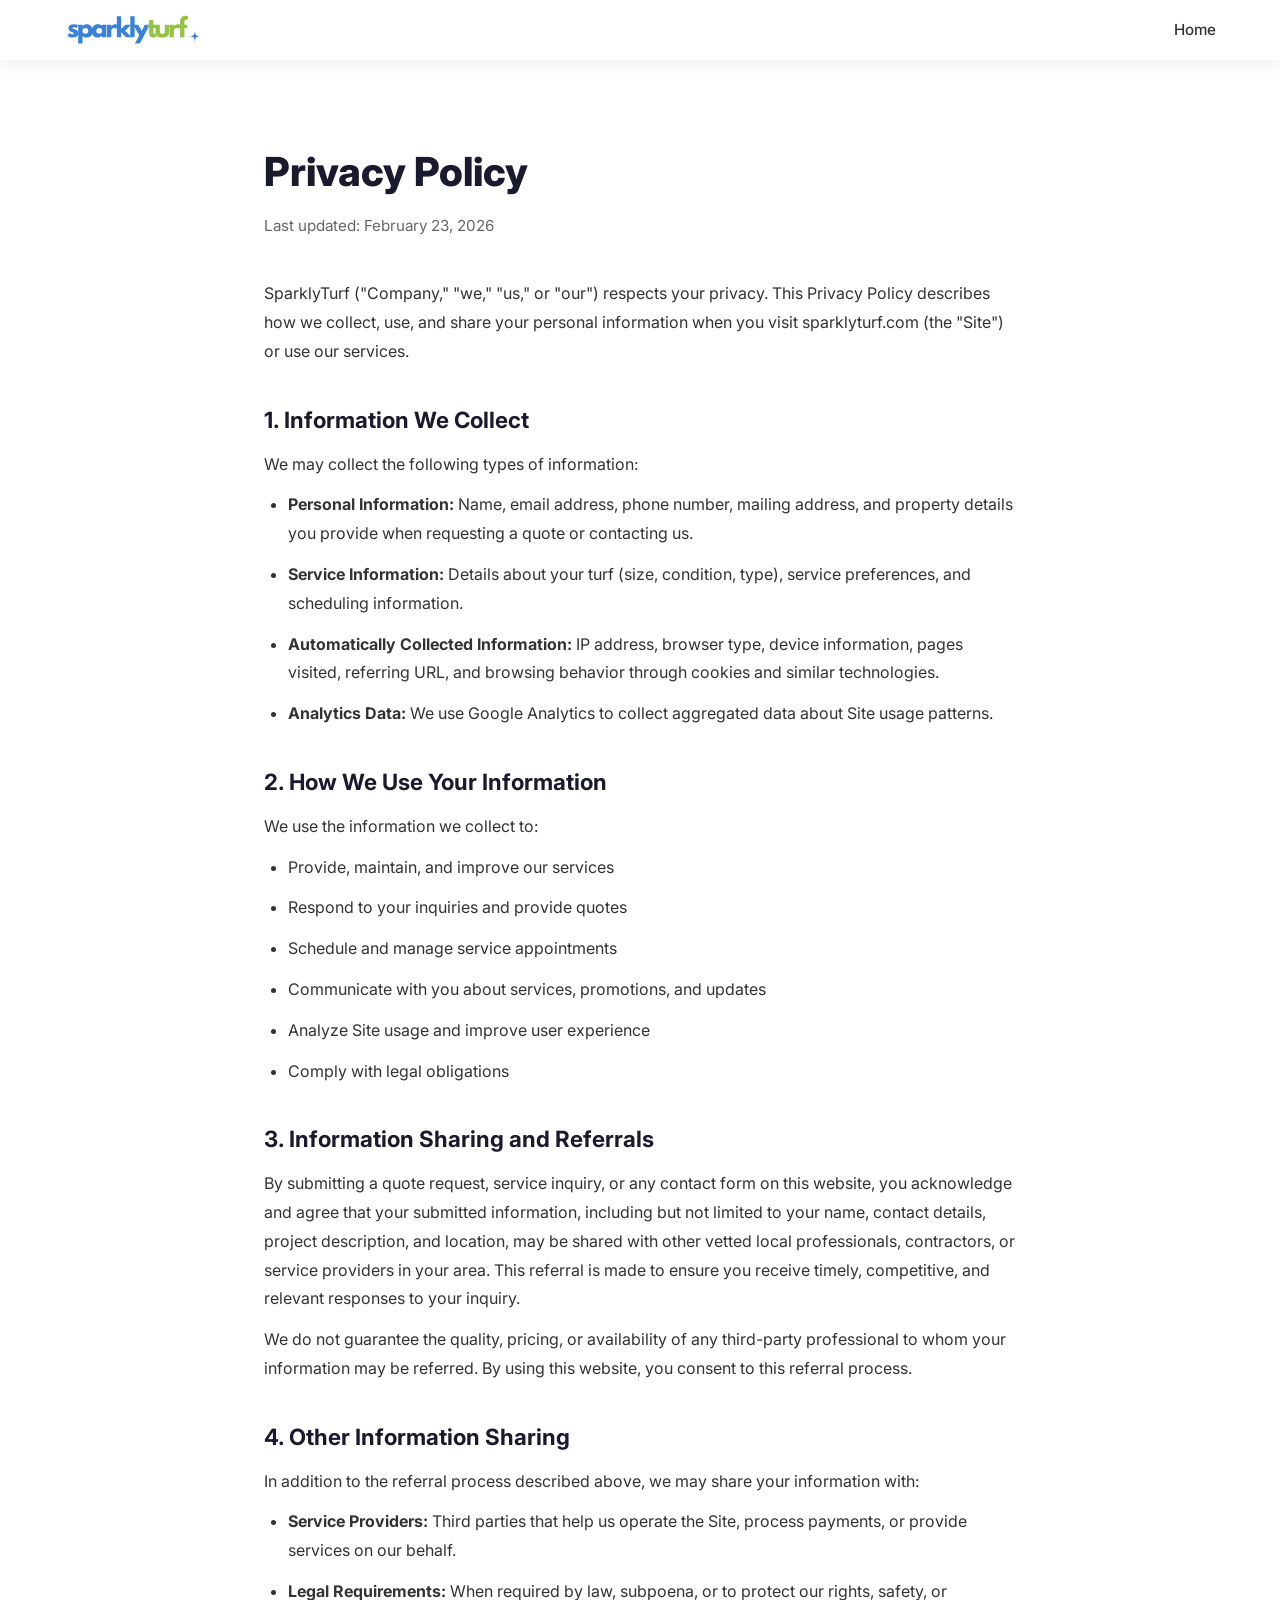
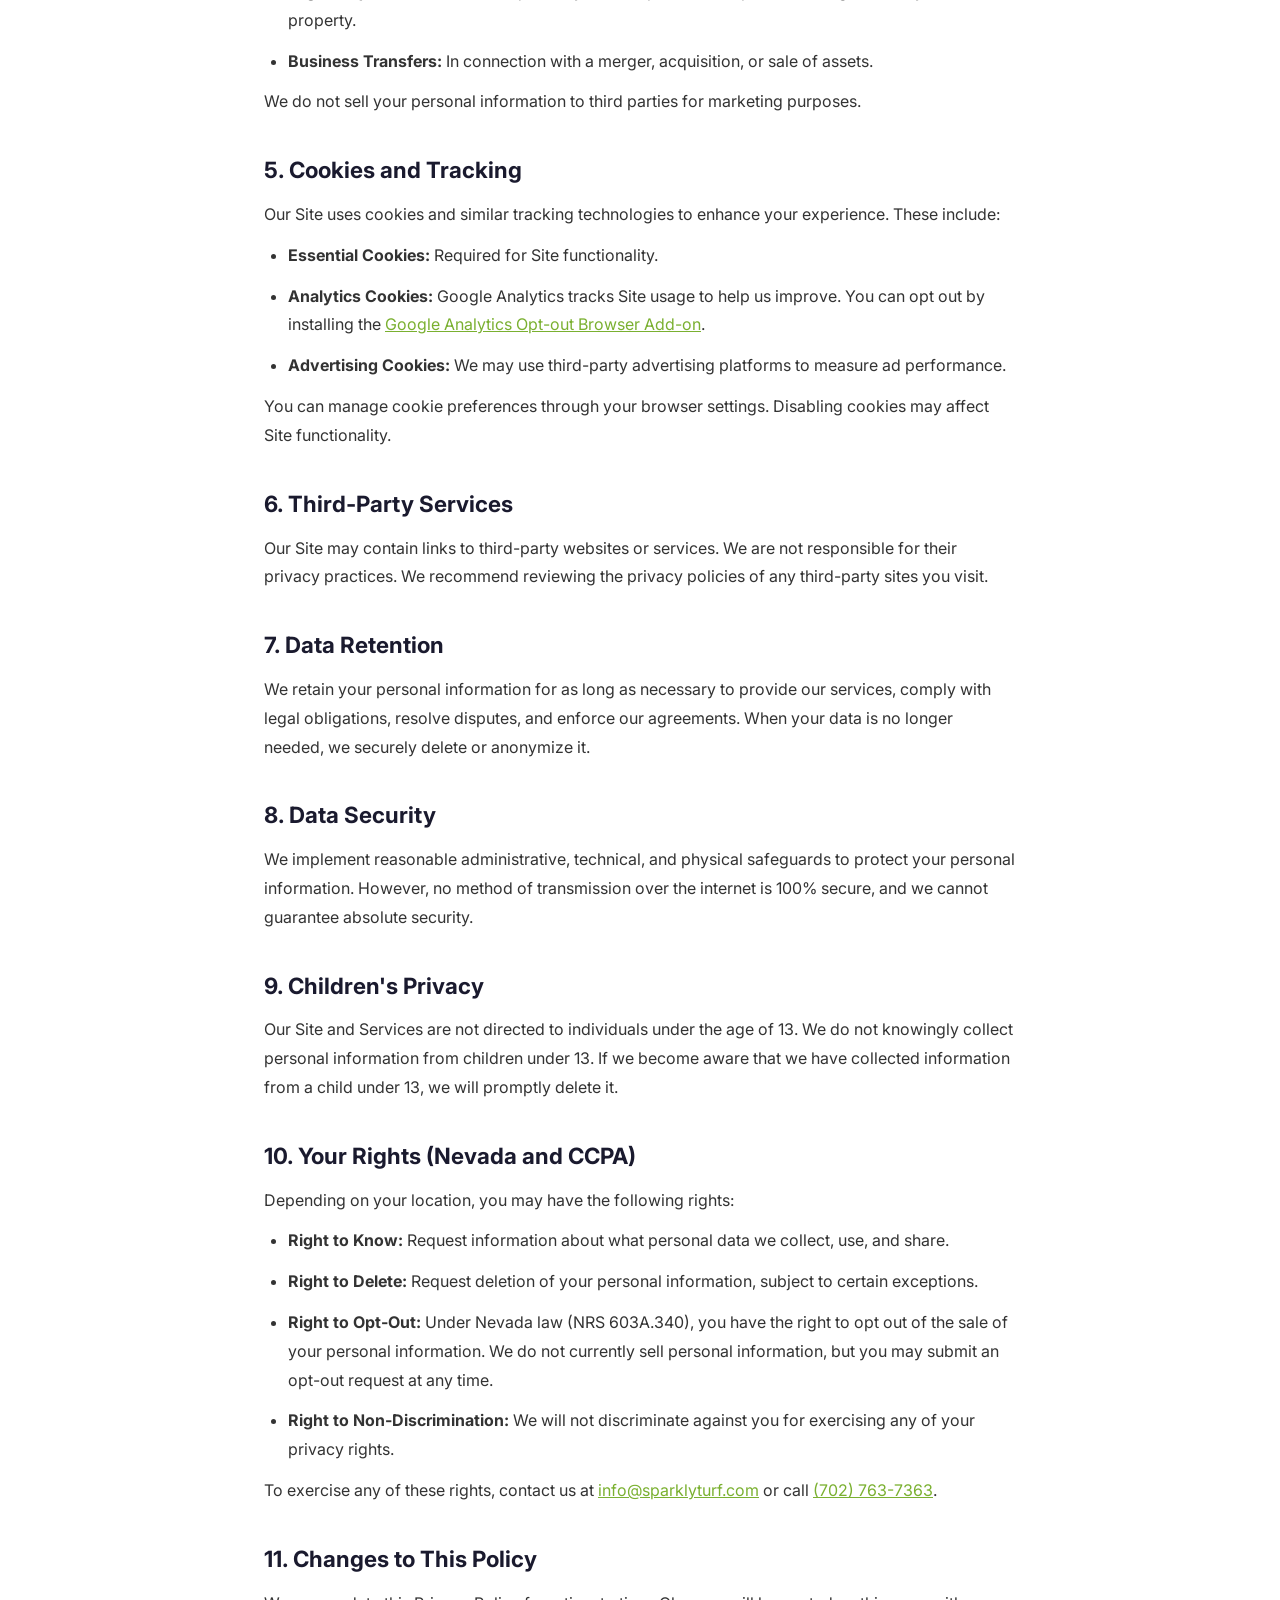
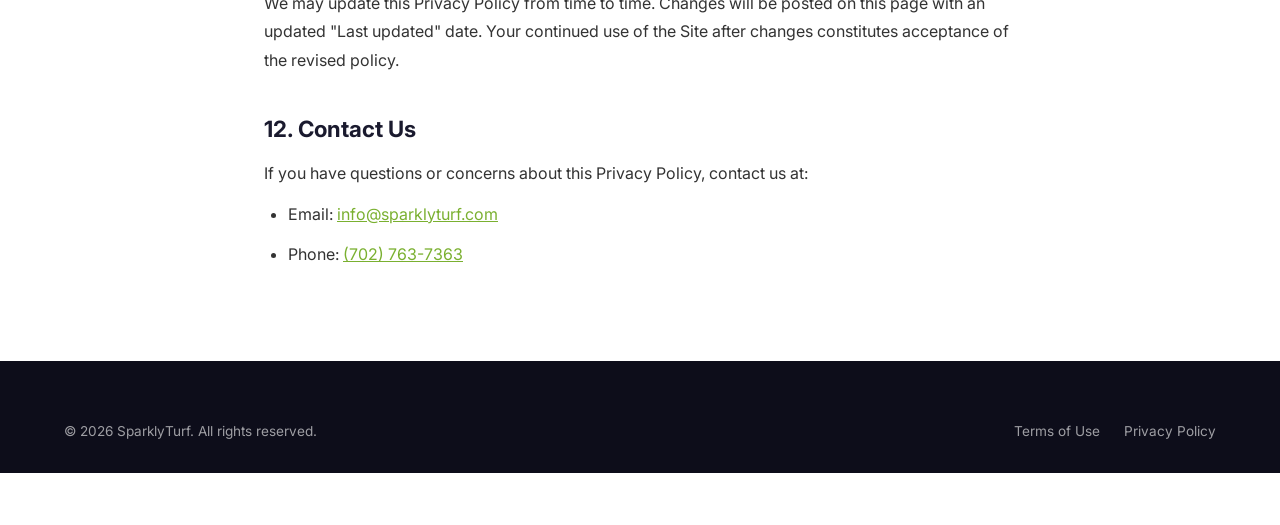
==== commit a892e09a: "Fix audit issues: logos, dead CSS, nav, accessibility - Fix logo on terms.html and privacy.html (tex" ====
--- a/privacy.html
+++ b/privacy.html
@@ -25,13 +25,9 @@
 
   <header class="header scrolled" style="position: fixed;">
     <div class="container header-inner">
-      <a href="/" class="logo">Sparkly<span>Turf</span></a>
+      <a href="/" class="logo"><img src="images/sparklyturf-logo.svg" alt="SparklyTurf" class="logo-img"></a>
       <nav class="header-nav">
         <a href="/">Home</a>
-        <a href="tel:7027637363" class="header-phone">
-          <svg xmlns="http://www.w3.org/2000/svg" width="18" height="18" viewBox="0 0 24 24" fill="none" stroke="currentColor" stroke-width="2" stroke-linecap="round" stroke-linejoin="round"><path d="M22 16.92v3a2 2 0 0 1-2.18 2 19.79 19.79 0 0 1-8.63-3.07 19.5 19.5 0 0 1-6-6 19.79 19.79 0 0 1-3.07-8.67A2 2 0 0 1 4.11 2h3a2 2 0 0 1 2 1.72 12.84 12.84 0 0 0 .7 2.81 2 2 0 0 1-.45 2.11L8.09 9.91a16 16 0 0 0 6 6l1.27-1.27a2 2 0 0 1 2.11-.45 12.84 12.84 0 0 0 2.81.7A2 2 0 0 1 22 16.92z"/></svg>
-          (702) 763-7363
-        </a>
       </nav>
     </div>
   </header>
--- a/css/styles.css
+++ b/css/styles.css
@@ -32,6 +32,7 @@
   color: var(--text);
   line-height: 1.6;
   overflow-x: hidden;
+  padding-bottom: 52px;
 }
 
 img {
@@ -166,16 +167,12 @@
   color: var(--text);
 }
 
+.header.scrolled .header-nav .btn-primary {
+  color: var(--white);
+}
+
 .header-nav a:hover {
   color: var(--primary);
-}
-
-.header-phone {
-  display: flex;
-  align-items: center;
-  gap: 8px;
-  font-weight: 700;
-  font-size: 1.05rem;
 }
 
 .header-cta .btn {
@@ -264,26 +261,45 @@
   margin-top: 24px;
 }
 
-.hero-trust {
-  display: flex;
-  align-items: center;
+.hero-highlights {
+  display: flex;
+  gap: 24px;
+  flex-wrap: wrap;
+  margin-bottom: 28px;
+}
+
+.hero-highlights span {
+  color: rgba(255,255,255,0.9);
+  font-size: 0.9rem;
+  font-weight: 600;
+  padding: 6px 16px;
+  background: rgba(255,255,255,0.1);
+  border: 1px solid rgba(255,255,255,0.15);
+  border-radius: 50px;
+}
+
+.hero-stats {
+  display: flex;
   gap: 32px;
-  flex-wrap: wrap;
-}
-
-.trust-item {
-  display: flex;
-  align-items: center;
-  gap: 10px;
+  margin-bottom: 8px;
+}
+
+.hero-stat {
   color: rgba(255,255,255,0.75);
-  font-size: 0.95rem;
-}
-
-.trust-item svg {
-  width: 20px;
-  height: 20px;
+  font-size: 0.9rem;
+}
+
+.hero-stat strong {
   color: var(--primary);
-  flex-shrink: 0;
+  font-size: 1.1rem;
+  font-weight: 800;
+}
+
+.mobile-hero-cta {
+  display: none;
+  margin-top: 16px;
+  width: 100%;
+  text-align: center;
 }
 
 /* Quote Form Card */
@@ -358,6 +374,39 @@
   color: #999;
 }
 
+.address-autocomplete {
+  position: relative;
+}
+
+.address-suggestions {
+  position: absolute;
+  top: 100%;
+  left: 0;
+  right: 0;
+  background: var(--white);
+  border-radius: 0 0 8px 8px;
+  box-shadow: var(--shadow-lg);
+  z-index: 50;
+  max-height: 200px;
+  overflow-y: auto;
+}
+
+.address-suggestions li {
+  padding: 10px 16px;
+  font-size: 0.85rem;
+  color: var(--text);
+  cursor: pointer;
+  border-bottom: 1px solid #f0f0f0;
+}
+
+.address-suggestions li:last-child {
+  border-bottom: none;
+}
+
+.address-suggestions li:hover {
+  background: var(--light-green-bg);
+}
+
 .form-select {
   appearance: none;
   background-image: url("data:image/svg+xml,%3Csvg xmlns='http://www.w3.org/2000/svg' width='12' height='12' viewBox='0 0 24 24' fill='none' stroke='%23999' stroke-width='2'%3E%3Cpolyline points='6 9 12 15 18 9'/%3E%3C/svg%3E");
@@ -374,13 +423,6 @@
 
 .form-submit {
   width: 100%;
-  margin-top: 4px;
-}
-
-.form-disclaimer {
-  text-align: center;
-  font-size: 0.8rem;
-  color: var(--text-light);
   margin-top: 4px;
 }
 
@@ -606,6 +648,25 @@
   margin-bottom: 0;
 }
 
+.tier-price {
+  font-size: 2.2rem;
+  font-weight: 800;
+  color: var(--dark);
+  margin-bottom: 8px;
+}
+
+.tier-price sup {
+  font-size: 1.2rem;
+  font-weight: 700;
+  top: -8px;
+}
+
+.tier-price span {
+  font-size: 0.95rem;
+  font-weight: 500;
+  color: var(--text-light);
+}
+
 .service-tier > p {
   color: var(--text-light);
   font-size: 0.95rem;
@@ -642,9 +703,9 @@
   margin-top: 3px;
 }
 
-.service-tier .btn {
-  width: 100%;
-  margin-top: auto;
+.services-cta {
+  text-align: center;
+  margin-top: 48px;
 }
 
 .service-tier.featured {
@@ -671,61 +732,41 @@
   letter-spacing: 1px;
 }
 
-@media (max-width: 992px) {
-  .services-tiers {
-    grid-template-columns: 1fr 1fr;
-  }
-  .service-tier.featured {
-    transform: none;
-  }
-  .service-tier.featured:hover {
-    transform: translateY(-4px);
-  }
-}
-
-@media (max-width: 768px) {
-  .services-tiers {
-    grid-template-columns: 1fr;
-  }
-}
-
-/* Pricing */
-.pricing {
-  background: var(--light-bg);
-}
-
-.pricing-grid {
+/* Plans Section */
+.plans-grid {
   display: grid;
   grid-template-columns: repeat(3, 1fr);
   gap: 28px;
-}
-
-.pricing-card {
+  max-width: 900px;
+  margin: 0 auto;
+}
+
+.plan-card {
   background: var(--white);
   border-radius: var(--radius);
   padding: 40px 32px;
+  text-align: center;
   box-shadow: var(--shadow);
-  text-align: center;
+  transition: var(--transition);
+  border: 1px solid transparent;
   position: relative;
-  transition: var(--transition);
-  border: 2px solid transparent;
-}
-
-.pricing-card:hover {
+}
+
+.plan-card:hover {
   transform: translateY(-4px);
   box-shadow: var(--shadow-lg);
 }
 
-.pricing-card.featured {
-  border-color: var(--primary);
+.plan-card.featured {
+  border: 2px solid var(--primary);
   transform: scale(1.04);
 }
 
-.pricing-card.featured:hover {
+.plan-card.featured:hover {
   transform: scale(1.04) translateY(-4px);
 }
 
-.pricing-badge {
+.plan-badge {
   position: absolute;
   top: -14px;
   left: 50%;
@@ -740,73 +781,63 @@
   letter-spacing: 1px;
 }
 
-.pricing-card h3 {
-  font-size: 1.3rem;
-  font-weight: 700;
-  color: var(--dark);
-  margin-bottom: 8px;
-}
-
-.pricing-frequency {
-  color: var(--text-light);
-  font-size: 0.9rem;
-  margin-bottom: 24px;
-}
-
-.pricing-amount {
-  font-size: 3rem;
+.plan-card h3 {
+  font-size: 1.4rem;
   font-weight: 800;
   color: var(--dark);
   margin-bottom: 4px;
 }
 
-.pricing-amount sup {
-  font-size: 1.5rem;
-  font-weight: 700;
-  top: -12px;
-}
-
-.pricing-per {
+.plan-type {
+  font-size: 0.95rem;
   color: var(--text-light);
-  font-size: 0.9rem;
-  margin-bottom: 8px;
-}
-
-.pricing-discount {
-  display: inline-block;
-  background: var(--light-green-bg);
-  color: var(--primary-dark);
-  padding: 4px 16px;
-  border-radius: 50px;
+  margin-bottom: 20px;
+}
+
+.plan-discount {
+  font-size: 2.4rem;
+  font-weight: 800;
+  color: var(--dark);
+  margin-bottom: 12px;
+}
+
+.plan-price {
+  font-size: 1rem;
+  color: var(--text-light);
+  font-weight: 500;
+}
+
+.plan-sqft {
   font-size: 0.85rem;
-  font-weight: 600;
-  margin-bottom: 28px;
-}
-
-.pricing-features {
-  text-align: left;
-  margin-bottom: 32px;
-}
-
-.pricing-features li {
-  display: flex;
-  align-items: flex-start;
-  gap: 10px;
-  padding: 8px 0;
-  font-size: 0.95rem;
-  color: var(--text);
-}
-
-.pricing-features li svg {
-  width: 18px;
-  height: 18px;
-  color: var(--primary);
-  flex-shrink: 0;
-  margin-top: 3px;
-}
-
-.pricing-card .btn {
-  width: 100%;
+  color: var(--text-light);
+  margin-top: 4px;
+}
+
+@media (max-width: 992px) {
+  .services-tiers {
+    grid-template-columns: 1fr 1fr;
+  }
+  .service-tier.featured {
+    transform: none;
+  }
+  .service-tier.featured:hover {
+    transform: translateY(-4px);
+  }
+  .plan-card.featured {
+    transform: none;
+  }
+  .plan-card.featured:hover {
+    transform: translateY(-4px);
+  }
+}
+
+@media (max-width: 768px) {
+  .services-tiers {
+    grid-template-columns: 1fr;
+  }
+  .plans-grid {
+    grid-template-columns: 1fr;
+  }
 }
 
 /* How It Works */
@@ -1274,10 +1305,29 @@
     font-size: 1.05rem;
   }
 
-  .hero-trust {
-    flex-direction: column;
-    align-items: flex-start;
-    gap: 12px;
+  .mobile-hero-cta {
+    display: inline-flex;
+  }
+
+  .hero-highlights {
+    gap: 10px;
+  }
+
+  .hero-highlights span {
+    font-size: 0.8rem;
+    padding: 5px 12px;
+  }
+
+  .hero-stats {
+    gap: 16px;
+  }
+
+  .hero-stat {
+    font-size: 0.8rem;
+  }
+
+  .hero-stat strong {
+    font-size: 0.95rem;
   }
 
   .services-grid,
@@ -1289,6 +1339,12 @@
 
   .form-row {
     grid-template-columns: 1fr;
+  }
+
+  .form-input,
+  .form-select,
+  .form-textarea {
+    font-size: 16px;
   }
 
   .stats-row {
@@ -1386,31 +1442,6 @@
   line-height: 1.6;
 }
 
-/* Social Proof Numbers */
-.social-proof-numbers {
-  display: flex;
-  align-items: center;
-  gap: 24px;
-  flex-wrap: wrap;
-  margin-top: 20px;
-}
-
-.social-proof-item {
-  color: rgba(255,255,255,0.75);
-  font-size: 0.95rem;
-  font-weight: 500;
-}
-
-.social-proof-item strong {
-  color: var(--primary);
-  font-weight: 800;
-}
-
-.social-proof-divider {
-  color: rgba(255,255,255,0.25);
-  font-size: 1.2rem;
-}
-
 /* Urgency Badge */
 .urgency-badge {
   display: inline-flex;
@@ -1450,13 +1481,13 @@
 
 /* Sticky phone bar mobile */
 .sticky-phone {
-  display: none;
+  display: block;
   position: fixed;
   bottom: 0;
   left: 0;
   width: 100%;
-  background: var(--primary);
-  color: var(--white);
+  background: var(--white);
+  color: var(--dark);
   padding: 14px 0;
   text-align: center;
   font-weight: 700;
@@ -1467,18 +1498,7 @@
 
 .sticky-phone a {
   color: var(--white);
-  display: flex;
-  align-items: center;
-  justify-content: center;
-  gap: 8px;
-}
-
-@media (max-width: 768px) {
-  .sticky-phone {
-    display: block;
-  }
-
-  body {
-    padding-bottom: 52px;
-  }
-}
+  width: auto;
+  display: inline-flex;
+}
+
